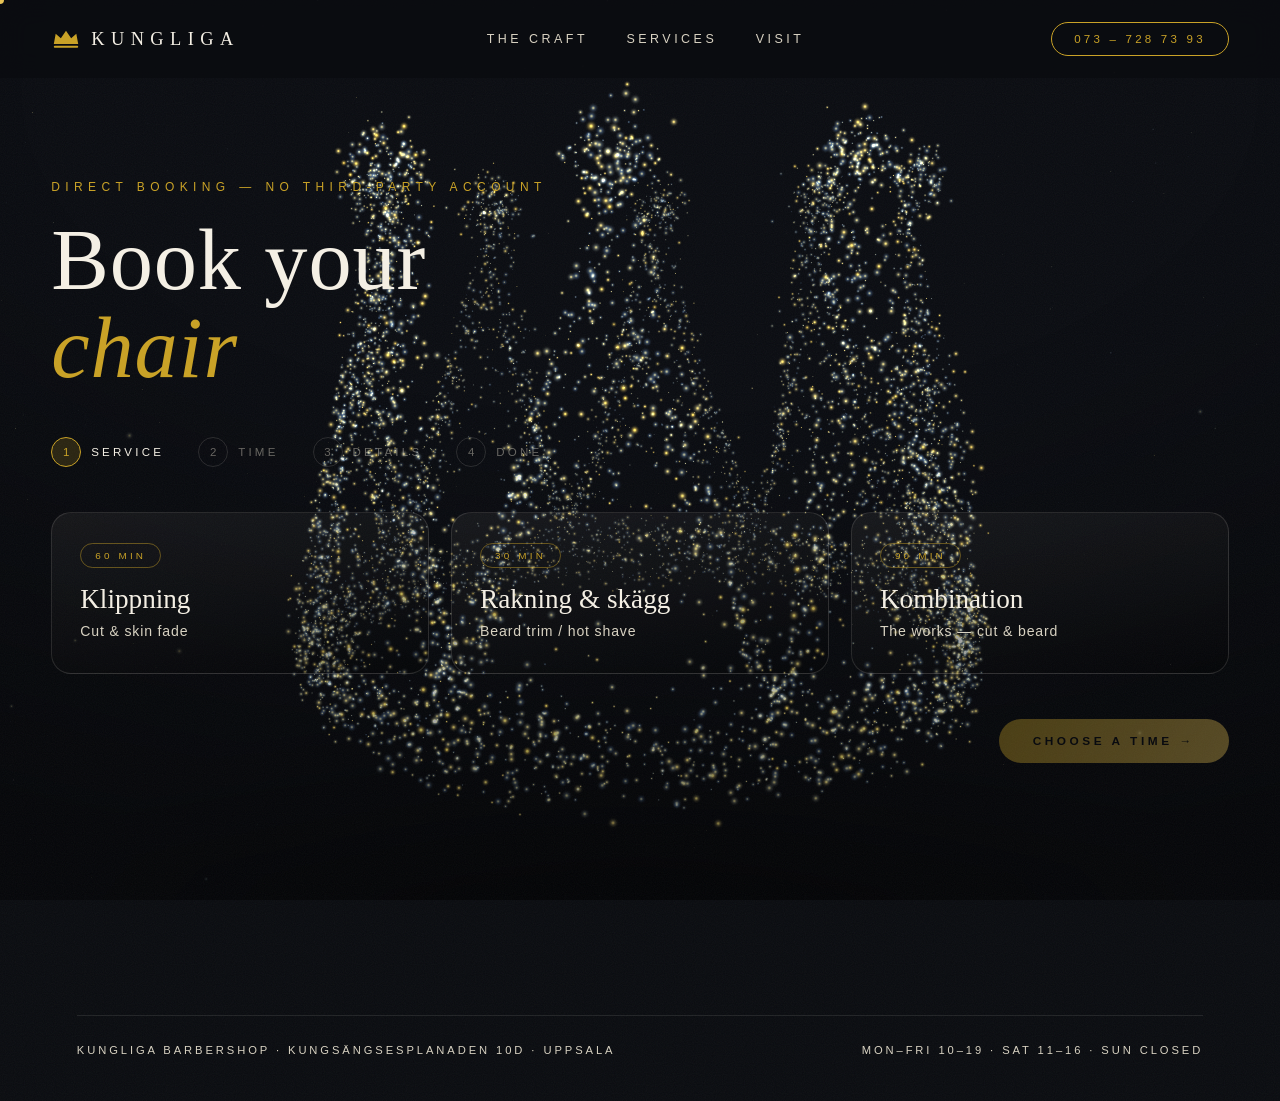
==== booking.html @ a275b863 "Add direct on-site booking page booking.html + js/booking.js: four-step wizard (service, day/time, d" ====
<!DOCTYPE html>
<html lang="en">
<head>
<meta charset="UTF-8">
<meta name="viewport" content="width=device-width, initial-scale=1.0">
<title>Book a chair — Kungliga Barbershop, Uppsala</title>
<meta name="description" content="Book your appointment directly with Kungliga Barbershop, Uppsala — pick a service, a time that suits you, and your chair is reserved. No third-party account needed.">
<link rel="icon" href="data:image/svg+xml,%3Csvg xmlns='http://www.w3.org/2000/svg' viewBox='0 0 64 64'%3E%3Crect width='64' height='64' rx='14' fill='%230b0d13'/%3E%3Cpath d='M12 44h40l-3-20-9 8-8-14-8 14-9-8z' fill='%23c9a227'/%3E%3Crect x='12' y='46' width='40' height='5' rx='2.5' fill='%23c9a227'/%3E%3C/svg%3E">
<link rel="stylesheet" href="css/style.css">
</head>
<body data-theme="deep">

<!-- ══════════ FIXED WEBGL STAGE ══════════ -->
<canvas id="gl" class="gl-stage" aria-hidden="true"></canvas>
<div class="vignette" aria-hidden="true"></div>
<div class="grain" aria-hidden="true"></div>

<!-- ══════════ CUSTOM CURSOR ══════════ -->
<div class="cursor" id="cursorDot" aria-hidden="true"></div>
<div class="cursor-ring" id="cursorRing" aria-hidden="true"></div>

<!-- ══════════ HEADER ══════════ -->
<header class="header is-scrolled" id="header">
  <a class="header__brand" href="index.html" data-hover>
    <svg class="header__crown" viewBox="0 0 64 48" aria-hidden="true">
      <path d="M6 34h52l-4-22-11 10-11-16-11 16-11-10z" fill="currentColor"/>
      <rect x="6" y="38" width="52" height="4" rx="2" fill="currentColor"/>
    </svg>
    <span>KUNGLIGA</span>
  </a>
  <nav class="header__nav" aria-label="Primary">
    <a href="index.html#craft" data-hover>The Craft</a>
    <a href="index.html#services" data-hover>Services</a>
    <a href="index.html#visit" data-hover>Visit</a>
  </nav>
  <a class="header__cta" href="tel:+46737287393" data-hover>073 – 728 73 93</a>
</header>

<main id="bookingApp" data-standalone="1">
<section class="section booking-main">
  <div class="section__inner">
    <p class="kicker">Direct booking — no third-party account</p>
    <h1 class="section__title">Book your<br><span class="serif-italic">chair</span></h1>

    <!-- step indicator -->
    <ol class="bk-steps" id="bkSteps">
      <li class="bk-step is-active" data-step="1"><span class="bk-step__num">1</span><span class="bk-step__label">Service</span></li>
      <li class="bk-step" data-step="2"><span class="bk-step__num">2</span><span class="bk-step__label">Time</span></li>
      <li class="bk-step" data-step="3"><span class="bk-step__num">3</span><span class="bk-step__label">Details</span></li>
      <li class="bk-step" data-step="4"><span class="bk-step__num">4</span><span class="bk-step__label">Done</span></li>
    </ol>

    <!-- ── step 1 · service ── -->
    <div class="bk-panel is-active" id="panel1">
      <div class="svc-grid" id="svcGrid" role="radiogroup" aria-label="Choose a service"></div>
      <div class="bk-actions">
        <span></span>
        <button class="btn btn--gold bk-next" id="toStep2" disabled data-hover>Choose a time →</button>
      </div>
    </div>

    <!-- ── step 2 · date & time ── -->
    <div class="bk-panel" id="panel2">
      <h3 class="bk-subtitle">Pick a day</h3>
      <div class="day-strip" id="dayStrip" role="radiogroup" aria-label="Choose a day"></div>
      <h3 class="bk-subtitle" id="slotTitle">Available times</h3>
      <div class="slot-grid" id="slotGrid" role="radiogroup" aria-label="Choose a time"></div>
      <p class="bk-note" id="slotNote"></p>
      <div class="bk-actions">
        <button class="btn btn--ghost bk-back" data-to="1" data-hover>← Back</button>
        <button class="btn btn--gold bk-next" id="toStep3" disabled data-hover>Your details →</button>
      </div>
    </div>

    <!-- ── step 3 · details ── -->
    <div class="bk-panel" id="panel3">
      <div class="bk-detail-grid">
        <form class="bk-form" id="bkForm" novalidate>
          <label class="bk-field">
            <span>Name *</span>
            <input type="text" id="fName" name="name" autocomplete="name" required placeholder="Your name">
          </label>
          <label class="bk-field">
            <span>Mobile *</span>
            <input type="tel" id="fPhone" name="phone" autocomplete="tel" required placeholder="07X – XXX XX XX">
          </label>
          <label class="bk-field bk-field--wide">
            <span>Email <em>(optional)</em></span>
            <input type="email" id="fEmail" name="email" autocomplete="email" placeholder="you@example.com">
          </label>
          <label class="bk-field bk-field--wide">
            <span>Notes <em>(optional)</em></span>
            <textarea id="fNotes" name="notes" rows="3" placeholder="Fade length, beard wishes, anything we should know…"></textarea>
          </label>
          <p class="bk-error" id="formError" role="alert" hidden>Please give us your name and a mobile number so we can confirm.</p>
        </form>
        <aside class="glasscard bk-summary" aria-live="polite">
          <h3>Your booking</h3>
          <dl class="bk-summary__list">
            <div><dt>Service</dt><dd id="sumService">—</dd></div>
            <div><dt>Day</dt><dd id="sumDate">—</dd></div>
            <div><dt>Time</dt><dd id="sumTime">—</dd></div>
            <div><dt>Length</dt><dd id="sumDur">—</dd></div>
            <div><dt>Where</dt><dd>Kungsängsesplanaden 10D</dd></div>
          </dl>
        </aside>
      </div>
      <div class="bk-actions">
        <button class="btn btn--ghost bk-back" data-to="2" data-hover>← Back</button>
        <button class="btn btn--gold" id="confirmBtn" data-hover>Confirm booking</button>
      </div>
    </div>

    <!-- ── step 4 · confirmation ── -->
    <div class="bk-panel" id="panel4">
      <div class="bk-confirm">
        <svg class="bk-confirm__crown" viewBox="0 0 120 90" fill="none" aria-hidden="true">
          <path d="M12 66h96l-8-42-20 18-20-30-20 30-20-18z" stroke="currentColor" stroke-width="3" stroke-linejoin="round"/>
          <path d="M14 74h92" stroke="currentColor" stroke-width="3" stroke-linecap="round"/>
        </svg>
        <p class="kicker">Your chair is reserved</p>
        <div class="bk-confirm__ref" id="confRef">KB-0000</div>
        <p class="bk-confirm__text" id="confText">—</p>
        <div class="bk-confirm__actions">
          <button class="btn btn--gold" id="smsBtn" data-hover>Text the shop to confirm</button>
          <button class="btn btn--ghost" id="icsBtn" data-hover>Add to calendar</button>
          <button class="btn btn--ghost" id="copyBtn" data-hover>Copy summary</button>
        </div>
        <p class="bk-note" id="sendState">Tap “Text the shop” and press send — the shop replies to lock it in.
        Or call <a href="tel:+46737287393" data-hover>073 – 728 73 93</a>.</p>
        <a class="bk-again" href="booking.html" data-hover>Make another booking</a>
      </div>
    </div>

  </div>
</section>
</main>

<!-- ══════════ FOOTER ══════════ -->
<footer class="footer footer--slim">
  <div class="footer__row">
    <span>Kungliga Barbershop · Kungsängsesplanaden 10D · Uppsala</span>
    <span>Mon–Fri 10–19 · Sat 11–16 · Sun closed</span>
  </div>
</footer>

<script src="js/gl.js"></script>
<script src="js/booking.js"></script>
</body>
</html>
---- css/style.css ----
/* ═══════════════════════════════════════════════════════════════
   KUNGLIGA BARBERSHOP — Kungsängsesplanaden 10D, Uppsala
   Royal palette: midnight charcoal, cream, gold, oxblood leather
   ═══════════════════════════════════════════════════════════════ */

:root {
  --green-deep: #0b0d13;   /* midnight charcoal (base) */
  --green: #12151d;
  --green-soft: #1a2030;
  --cream: #f4efe4;
  --cream-dim: #d8d2c2;
  --gold: #c9a227;
  --gold-bright: #e8c356;
  --clay: #b4553c;
  --wine: #6e2424;
  --night: #101321;

  --bg: var(--green-deep);
  --accent: var(--gold);

  --serif: "Didot", "Bodoni MT", "Playfair Display", "Georgia", "Times New Roman", serif;
  --sans: "Futura", "Avenir Next", "Helvetica Neue", "Segoe UI", Arial, sans-serif;

  --ease-out: cubic-bezier(.16, 1, .3, 1);
  --ease-luxe: cubic-bezier(.7, 0, .2, 1);
}

* { margin: 0; padding: 0; box-sizing: border-box; }

html { scroll-behavior: smooth; }

body {
  font-family: var(--sans);
  background: var(--bg);
  color: var(--cream);
  overflow-x: hidden;
  transition: background 1.2s var(--ease-luxe);
  cursor: none;
  -webkit-font-smoothing: antialiased;
}
@media (hover: none), (pointer: coarse) { body { cursor: auto; } }

::selection { background: var(--gold); color: var(--green-deep); }

/* Section themes drive page tint (mirrored in js/gl.js THEMES) */
body[data-theme="hero"]    { --bg: #0b0d13; --accent: #c9a227; }
body[data-theme="leather"] { --bg: #170d0d; --accent: #d98a6a; }
body[data-theme="steel"]   { --bg: #0e141c; --accent: #9fc2e8; }
body[data-theme="gold"]    { --bg: #1c1508; --accent: #e8c356; }
body[data-theme="pole"]    { --bg: #101321; --accent: #e88a7a; }
body[data-theme="deep"]    { --bg: #0a0c10; --accent: #c9a227; }

/* ── Fixed stage layers ─────────────────────────────────────── */
.gl-stage {
  position: fixed; inset: 0;
  width: 100vw; height: 100vh;
  z-index: 0;
  pointer-events: none;
}
.vignette {
  position: fixed; inset: 0; z-index: 1; pointer-events: none;
  background:
    radial-gradient(120% 90% at 50% 10%, transparent 40%, rgba(0,0,0,.45) 100%),
    radial-gradient(80% 60% at 50% 110%, rgba(0,0,0,.5), transparent 60%);
}
.grain {
  position: fixed; inset: -50%; z-index: 2; pointer-events: none;
  opacity: .05;
  background-image: url("data:image/svg+xml,%3Csvg xmlns='http://www.w3.org/2000/svg' width='240' height='240'%3E%3Cfilter id='n'%3E%3CfeTurbulence type='fractalNoise' baseFrequency='0.9' numOctaves='2'/%3E%3C/filter%3E%3Crect width='240' height='240' filter='url(%23n)' opacity='1'/%3E%3C/svg%3E");
  animation: grain 8s steps(10) infinite;
}
@keyframes grain {
  0%,100% { transform: translate(0,0); }
  20% { transform: translate(-3%,2%); }
  40% { transform: translate(2%,-3%); }
  60% { transform: translate(-2%,-2%); }
  80% { transform: translate(3%,3%); }
}

/* ── Custom cursor ──────────────────────────────────────────── */
.cursor {
  position: fixed; z-index: 1000; pointer-events: none;
  width: 8px; height: 8px; border-radius: 50%;
  background: var(--gold-bright);
  transform: translate(-50%,-50%);
  transition: background .3s;
}
.cursor-ring {
  position: fixed; z-index: 999; pointer-events: none;
  width: 38px; height: 38px; border-radius: 50%;
  border: 1px solid color-mix(in srgb, var(--accent) 70%, transparent);
  transform: translate(-50%,-50%);
  transition: width .35s var(--ease-out), height .35s var(--ease-out),
              border-color .35s, background .35s;
}
.cursor-ring.is-hover {
  width: 64px; height: 64px;
  background: color-mix(in srgb, var(--accent) 12%, transparent);
  border-color: var(--accent);
}
@media (hover: none), (pointer: coarse) { .cursor, .cursor-ring { display: none; } }

/* ── Preloader ──────────────────────────────────────────────── */
.preloader {
  position: fixed; inset: 0; z-index: 2000;
  display: grid; place-items: center;
  background: var(--green-deep);
  transition: visibility 0s 2s;
}
.preloader__inner { position: relative; z-index: 2; text-align: center; }
.preloader__crown { width: 84px; color: var(--gold); overflow: visible; }
.crown-path {
  stroke-dasharray: 400; stroke-dashoffset: 400;
  animation: draw 1.4s var(--ease-luxe) forwards;
}
.crown-gem {
  stroke-dasharray: 30; stroke-dashoffset: 30;
  animation: draw 1s .9s var(--ease-luxe) forwards;
}
@keyframes draw { to { stroke-dashoffset: 0; } }
.preloader__word {
  margin-top: 26px;
  font-family: var(--serif);
  font-size: clamp(1.6rem, 4vw, 2.6rem);
  letter-spacing: .55em; text-indent: .55em;
  color: var(--cream);
}
.preloader__word span {
  display: inline-block; opacity: 0; transform: translateY(120%);
  animation: riseIn .8s var(--ease-out) forwards;
}
.preloader__word span:nth-child(1) { animation-delay: .25s; }
.preloader__word span:nth-child(2) { animation-delay: .32s; }
.preloader__word span:nth-child(3) { animation-delay: .39s; }
.preloader__word span:nth-child(4) { animation-delay: .46s; }
.preloader__word span:nth-child(5) { animation-delay: .53s; }
.preloader__word span:nth-child(6) { animation-delay: .60s; }
.preloader__word span:nth-child(7) { animation-delay: .67s; }
.preloader__word span:nth-child(8) { animation-delay: .74s; }
@keyframes riseIn { to { opacity: 1; transform: translateY(0); } }
.preloader__count {
  margin-top: 18px; font-size: .8rem; letter-spacing: .4em;
  color: var(--gold); font-variant-numeric: tabular-nums;
}
.preloader__curtain {
  position: absolute; left: 0; width: 100%; height: 50.5%;
  background: var(--green);
  transition: transform 1s var(--ease-luxe);
}
.preloader__curtain--a { top: 0; transform-origin: top; }
.preloader__curtain--b { bottom: 0; transform-origin: bottom; }
.preloader.is-done .preloader__curtain--a { transform: scaleY(0); }
.preloader.is-done .preloader__curtain--b { transform: scaleY(0); }
.preloader.is-done .preloader__inner { animation: fadeUp .6s var(--ease-luxe) forwards; }
@keyframes fadeUp { to { opacity: 0; transform: translateY(-40px); } }
.preloader.is-done { visibility: hidden; background: transparent; pointer-events: none; }

/* ── Progress bar + dots nav ───────────────────────────────── */
.progress {
  position: fixed; top: 0; left: 0; right: 0; height: 2px;
  z-index: 900; background: rgba(255,255,255,.06);
}
.progress__bar {
  height: 100%; width: 0;
  background: linear-gradient(90deg, var(--gold), var(--gold-bright));
  box-shadow: 0 0 12px var(--gold);
}
.dots {
  position: fixed; right: 26px; top: 50%; transform: translateY(-50%);
  z-index: 900; display: flex; flex-direction: column; gap: 18px;
}
.dots__dot {
  position: relative; width: 8px; height: 8px; border-radius: 50%;
  background: rgba(244,239,228,.25);
  transition: background .4s, transform .4s;
}
.dots__dot::after {
  content: attr(data-label);
  position: absolute; right: 20px; top: 50%; transform: translateY(-50%);
  font-size: .62rem; letter-spacing: .25em; text-transform: uppercase;
  color: var(--cream-dim); white-space: nowrap;
  opacity: 0; transition: opacity .3s;
}
.dots__dot:hover::after { opacity: 1; }
.dots__dot.is-active { background: var(--accent); transform: scale(1.5); box-shadow: 0 0 10px var(--accent); }
@media (max-width: 760px) { .dots { display: none; } }

/* ── Header ─────────────────────────────────────────────────── */
.header {
  position: fixed; top: 0; left: 0; right: 0; z-index: 800;
  display: flex; align-items: center; justify-content: space-between;
  padding: 22px clamp(20px, 4vw, 56px);
  transition: transform .5s var(--ease-out), background .5s, backdrop-filter .5s;
}
.header.is-scrolled {
  background: color-mix(in srgb, var(--bg) 72%, transparent);
  backdrop-filter: blur(14px);
  -webkit-backdrop-filter: blur(14px);
}
.header.is-hidden { transform: translateY(-110%); }
.header__brand {
  display: flex; align-items: center; gap: 10px;
  font-family: var(--serif); font-size: 1.15rem; letter-spacing: .35em;
  color: var(--cream); text-decoration: none;
}
.header__crown { width: 30px; color: var(--gold); }
.header__nav { display: flex; gap: clamp(16px, 3vw, 40px); }
.header__nav a {
  position: relative; color: var(--cream-dim); text-decoration: none;
  font-size: .78rem; letter-spacing: .28em; text-transform: uppercase;
  transition: color .3s;
}
.header__nav a::after {
  content: ""; position: absolute; left: 0; bottom: -6px;
  width: 100%; height: 1px; background: var(--accent);
  transform: scaleX(0); transform-origin: right;
  transition: transform .45s var(--ease-out);
}
.header__nav a:hover { color: var(--cream); }
.header__nav a:hover::after { transform: scaleX(1); transform-origin: left; }
.header__cta {
  padding: 10px 22px; border: 1px solid var(--gold);
  color: var(--gold); text-decoration: none;
  font-size: .72rem; letter-spacing: .28em; text-transform: uppercase;
  border-radius: 999px;
  transition: background .35s, color .35s, box-shadow .35s;
}
.header__cta:hover { background: var(--gold); color: var(--green-deep); box-shadow: 0 0 24px rgba(201,162,39,.4); }
@media (max-width: 760px) { .header__nav { display: none; } }

/* ── Generic section scaffolding ────────────────────────────── */
main { position: relative; z-index: 10; }
.section { position: relative; min-height: 100vh; padding: 18vh 0; }
.section__inner {
  width: min(1180px, 92vw); margin: 0 auto; position: relative;
}
.kicker {
  font-size: .75rem; letter-spacing: .45em; text-transform: uppercase;
  color: var(--accent); margin-bottom: 22px;
  transition: color 1.2s var(--ease-luxe);
}
.section__title {
  font-family: var(--serif); font-weight: 400;
  font-size: clamp(2.6rem, 7vw, 5.4rem);
  line-height: 1.02; letter-spacing: .01em;
  margin-bottom: clamp(30px, 5vh, 60px);
}
.serif-italic { font-style: italic; color: var(--accent); transition: color 1.2s var(--ease-luxe); }

/* Reveal-on-scroll */
.reveal {
  opacity: 0; transform: translateY(46px);
  transition: opacity 1s var(--ease-out), transform 1s var(--ease-out);
  transition-delay: var(--d, 0s);
}
.reveal.is-in { opacity: 1; transform: none; }

/* Buttons */
.btn {
  display: inline-block; padding: 15px 34px; border-radius: 999px;
  font-size: .74rem; letter-spacing: .3em; text-transform: uppercase;
  text-decoration: none; transition: all .4s var(--ease-out);
}
.btn--gold {
  background: linear-gradient(120deg, var(--gold), var(--gold-bright), var(--gold));
  background-size: 200%;
  color: var(--green-deep); font-weight: 600;
}
.btn--gold:hover { background-position: 100%; box-shadow: 0 8px 34px rgba(201,162,39,.35); transform: translateY(-2px); }
.btn--ghost { border: 1px solid rgba(244,239,228,.35); color: var(--cream); }
.btn--ghost:hover { border-color: var(--cream); background: rgba(244,239,228,.07); transform: translateY(-2px); }

/* ── Hero ───────────────────────────────────────────────────── */
.hero {
  display: flex; flex-direction: column; justify-content: center; align-items: center;
  text-align: center; padding: 0 6vw;
}
.hero__eyebrow {
  font-size: .72rem; letter-spacing: .5em; text-transform: uppercase;
  color: var(--cream-dim); margin-bottom: 3vh;
}
.hero__title { line-height: .9; }
.hero__line { display: block; overflow: hidden; padding: .08em .1em; }
.hero__word {
  display: inline-block; position: relative;
  font-family: var(--serif); font-weight: 400;
  font-size: clamp(3.4rem, 13.5vw, 11.5rem);
  letter-spacing: .08em; text-indent: .08em;
  background: linear-gradient(100deg, var(--cream) 20%, var(--gold-bright) 50%, var(--cream) 80%);
  background-size: 220%; background-position: 0%;
  -webkit-background-clip: text; background-clip: text;
  -webkit-text-fill-color: transparent; color: transparent;
  animation: shine 7s linear infinite, heroRise 1.4s .2s var(--ease-luxe) both;
}
@keyframes shine { to { background-position: 220%; } }
@keyframes heroRise { from { transform: translateY(110%); } to { transform: translateY(0); } }
.hero__sub {
  margin-top: 3.5vh; font-size: clamp(.9rem, 1.4vw, 1.05rem);
  line-height: 1.9; letter-spacing: .12em; color: var(--cream-dim);
}
.hero__sub em { color: var(--gold); font-style: normal; }
.hero__actions { margin-top: 5vh; display: flex; gap: 18px; flex-wrap: wrap; justify-content: center; }
.hero__scroll {
  position: absolute; bottom: 4vh; left: 50%; transform: translateX(-50%);
  display: flex; flex-direction: column; align-items: center; gap: 12px;
  font-size: .62rem; letter-spacing: .4em; text-transform: uppercase; color: var(--cream-dim);
}
.hero__scroll-line {
  width: 1px; height: 54px; overflow: hidden; background: rgba(244,239,228,.15);
  position: relative;
}
.hero__scroll-line::after {
  content: ""; position: absolute; left: 0; top: -100%;
  width: 100%; height: 100%; background: var(--gold);
  animation: scrollLine 2s var(--ease-luxe) infinite;
}
@keyframes scrollLine { 60%,100% { top: 100%; } }

/* ── Heritage ───────────────────────────────────────────────── */
.heritage__grid {
  display: grid; grid-template-columns: 1.2fr 1fr; gap: clamp(30px, 6vw, 90px);
  align-items: start;
}
.heritage__copy p {
  font-size: clamp(1rem, 1.5vw, 1.18rem); line-height: 2;
  color: var(--cream-dim); margin-bottom: 1.6em;
}
.heritage__copy strong { color: var(--cream); font-weight: 600; }
.timeline { list-style: none; border-left: 1px solid color-mix(in srgb, var(--accent) 40%, transparent); }
.timeline__item { position: relative; padding: 0 0 42px 34px; }
.timeline__item::before {
  content: ""; position: absolute; left: -5px; top: 10px;
  width: 9px; height: 9px; border-radius: 50%;
  background: var(--accent); box-shadow: 0 0 12px var(--accent);
}
.timeline__year {
  display: block; font-family: var(--serif);
  font-size: clamp(1.9rem, 3.4vw, 2.8rem); color: var(--cream);
  font-variant-numeric: tabular-nums;
}
.timeline__label { font-size: .85rem; letter-spacing: .14em; color: var(--cream-dim); }
.stats {
  margin-top: clamp(40px, 8vh, 90px);
  display: grid; grid-template-columns: repeat(3, 1fr); gap: 20px;
  border-top: 1px solid rgba(244,239,228,.12); padding-top: 40px;
}
.stat { text-align: center; }
.stat__num {
  font-family: var(--serif); font-size: clamp(2.4rem, 5vw, 4rem);
  color: var(--accent); font-variant-numeric: tabular-nums;
  transition: color 1.2s var(--ease-luxe);
}
.stat__unit { font-size: .9rem; color: var(--cream); margin-left: 4px; }
.stat__label { display: block; margin-top: 8px; font-size: .72rem; letter-spacing: .3em; text-transform: uppercase; color: var(--cream-dim); }
@media (max-width: 860px) { .heritage__grid { grid-template-columns: 1fr; } }

/* ── Hall ───────────────────────────────────────────────────── */
.hall__lead {
  max-width: 640px; font-size: clamp(1.05rem, 1.7vw, 1.3rem);
  line-height: 1.95; color: var(--cream-dim); margin-bottom: clamp(36px, 6vh, 70px);
}
.hall__cards { display: grid; grid-template-columns: repeat(3, 1fr); gap: 22px; }
.glasscard {
  position: relative; overflow: hidden; border-radius: 18px;
  padding: 36px 30px 40px;
  background: linear-gradient(160deg, rgba(244,239,228,.07), rgba(244,239,228,.02));
  border: 1px solid rgba(244,239,228,.12);
  backdrop-filter: blur(8px); -webkit-backdrop-filter: blur(8px);
  transform-style: preserve-3d; will-change: transform;
  transition: border-color .4s, box-shadow .4s;
}
.glasscard:hover { border-color: color-mix(in srgb, var(--accent) 55%, transparent); box-shadow: 0 24px 60px rgba(0,0,0,.35); }
.glasscard h3 {
  font-family: var(--serif); font-weight: 400; font-size: 1.5rem;
  margin-bottom: 14px; transform: translateZ(30px);
}
.glasscard p { font-size: .92rem; line-height: 1.85; color: var(--cream-dim); transform: translateZ(20px); }
.glasscard__glare, .menucard__glare {
  position: absolute; inset: 0; pointer-events: none;
  background: radial-gradient(240px circle at var(--gx, 50%) var(--gy, 50%),
              color-mix(in srgb, var(--accent) 16%, transparent), transparent 70%);
  opacity: 0; transition: opacity .4s;
}
.glasscard:hover .glasscard__glare, .menucard:hover .menucard__glare { opacity: 1; }
@media (max-width: 860px) { .hall__cards { grid-template-columns: 1fr; } }

/* ── Menu ───────────────────────────────────────────────────── */
.menu__note { color: var(--cream-dim); letter-spacing: .12em; font-size: .88rem; margin: -18px 0 46px; }
.menu__note a { color: var(--accent); text-decoration: none; border-bottom: 1px solid color-mix(in srgb, var(--accent) 50%, transparent); }
.menu__note a:hover { border-color: var(--accent); }
.menu__cards { display: grid; grid-template-columns: repeat(3, 1fr); gap: 24px; perspective: 1400px; }
.menucard {
  position: relative; overflow: hidden; border-radius: 20px;
  padding: 38px 32px 44px;
  background: linear-gradient(170deg, rgba(244,239,228,.06), rgba(0,0,0,.25));
  border: 1px solid rgba(244,239,228,.13);
  transform-style: preserve-3d; will-change: transform;
  transition: border-color .4s, box-shadow .4s;
}
.menucard--feature {
  background: linear-gradient(170deg, color-mix(in srgb, var(--gold) 16%, transparent), rgba(0,0,0,.3));
  border-color: color-mix(in srgb, var(--gold) 45%, transparent);
}
.menucard:hover { border-color: var(--accent); box-shadow: 0 30px 70px rgba(0,0,0,.4); }
.menucard header { margin-bottom: 26px; transform: translateZ(34px); }
.menucard__tag {
  display: inline-block; font-size: .62rem; letter-spacing: .32em; text-transform: uppercase;
  color: var(--accent); border: 1px solid color-mix(in srgb, var(--accent) 45%, transparent);
  padding: 6px 14px; border-radius: 999px; margin-bottom: 16px;
  transition: color 1.2s var(--ease-luxe), border-color 1.2s var(--ease-luxe);
}
.menucard h3 { font-family: var(--serif); font-weight: 400; font-size: 2rem; }
.menucard ul { list-style: none; transform: translateZ(20px); }
.menucard li {
  display: flex; align-items: baseline; gap: 10px;
  padding: 13px 0; font-size: .92rem;
  border-bottom: 1px dashed rgba(244,239,228,.12);
}
.menucard li:last-child { border-bottom: none; }
.menucard li i { flex: 1; border-bottom: 1px dotted rgba(244,239,228,.25); transform: translateY(-4px); }
.menucard li .serif-italic { font-family: var(--serif); font-size: .95rem; }
@media (max-width: 940px) { .menu__cards { grid-template-columns: 1fr; max-width: 560px; margin: 0 auto; } }

/* ── Gallery / atmosphere ───────────────────────────────────── */
.marquee { overflow: hidden; padding: 6vh 0; -webkit-mask-image: linear-gradient(90deg, transparent, #000 12%, #000 88%, transparent); mask-image: linear-gradient(90deg, transparent, #000 12%, #000 88%, transparent); }
.marquee__track {
  display: flex; align-items: center; gap: 40px; width: max-content;
  animation: marquee 26s linear infinite;
  font-family: var(--serif); font-size: clamp(2rem, 5.5vw, 4.4rem);
  color: color-mix(in srgb, var(--cream) 32%, transparent);
  letter-spacing: .12em; white-space: nowrap;
}
.marquee__track i { font-style: normal; font-size: .4em; color: var(--accent); }
@keyframes marquee { to { transform: translateX(-50%); } }

.gallery__grid {
  display: grid; grid-template-columns: repeat(2, 1fr); gap: 24px;
  margin-top: 4vh;
}
.tile {
  position: relative; border-radius: 20px; overflow: hidden;
  aspect-ratio: 16/10;
  border: 1px solid rgba(244,239,228,.12);
  transform-style: preserve-3d; will-change: transform;
}
.tile__art { position: absolute; inset: 0; transition: transform 1.4s var(--ease-out); }
.tile:hover .tile__art { transform: scale(1.06); }
.tile figcaption {
  position: absolute; left: 24px; bottom: 20px; z-index: 2;
  font-size: .78rem; letter-spacing: .26em; text-transform: uppercase;
  color: var(--cream);
  text-shadow: 0 2px 14px rgba(0,0,0,.6);
}
/* Procedural art tiles — replace with photography (see assets/README.md) */
.tile--pole .tile__art {
  background:
    repeating-linear-gradient(115deg,
      #c23b3b 0 34px, #f4efe4 34px 68px, #2a4a7a 68px 102px, #f4efe4 102px 136px),
    #101321;
}
.tile--pole .tile__art::after {
  content: ""; position: absolute; inset: 0;
  background:
    linear-gradient(180deg, rgba(0,0,0,.55), transparent 30%, transparent 70%, rgba(0,0,0,.55)),
    radial-gradient(120% 60% at 50% 50%, transparent 55%, rgba(6,8,14,.75) 100%);
}
.tile--leather .tile__art {
  background:
    radial-gradient(60% 90% at 20% 15%, rgba(232,195,86,.28), transparent 60%),
    radial-gradient(50% 80% at 85% 25%, rgba(232,195,86,.14), transparent 60%),
    repeating-radial-gradient(circle at 30% 120%, #2a1210 0 3px, #200d0c 3px 26px),
    linear-gradient(180deg, #241010, #120607);
}
.tile--leather .tile__art::after {
  content: ""; position: absolute; left: 0; right: 0; top: 62%; height: 5px;
  background: linear-gradient(90deg, #7a5b1e, #e8c356, #7a5b1e);
  opacity: .75;
}
.tile--tools .tile__art {
  background:
    radial-gradient(11% 17% at 26% 60%, transparent 62%, #e8c356 64% 72%, transparent 74%),
    radial-gradient(11% 17% at 36% 74%, transparent 62%, #e8c356 64% 72%, transparent 74%),
    linear-gradient(64deg, transparent 46%, #cfd6dd 47% 49%, transparent 50%),
    linear-gradient(116deg, transparent 46%, #9aa4ad 47% 49%, transparent 50%),
    repeating-linear-gradient(90deg, transparent 0 40px, rgba(232,195,86,.12) 40px 42px),
    linear-gradient(165deg, #171a22, #0b0d13);
}
.tile--night .tile__art {
  background:
    radial-gradient(3px 3px at 20% 30%, #fff8, transparent 50%),
    radial-gradient(2px 2px at 70% 20%, #fff6, transparent 50%),
    radial-gradient(2px 2px at 40% 15%, #fff5, transparent 50%),
    radial-gradient(3px 3px at 85% 40%, #fff7, transparent 50%),
    radial-gradient(60% 55% at 50% 100%, #3a2c10 0%, transparent 70%),
    linear-gradient(180deg, #0b0d17 0%, #141d33 70%, #241c08 100%);
}
.tile--night .tile__art::after {
  content: ""; position: absolute; left: 12%; right: 12%; bottom: 18%;
  height: 26%;
  background:
    repeating-linear-gradient(90deg, transparent 0 26px, rgba(232,195,86,.55) 26px 40px, transparent 40px 66px);
  -webkit-mask-image: linear-gradient(180deg, #000 0%, transparent 100%);
  mask-image: linear-gradient(180deg, #000 0%, transparent 100%);
}
@media (max-width: 760px) { .gallery__grid { grid-template-columns: 1fr; } }

/* ── Visit ──────────────────────────────────────────────────── */
.visit__grid { display: grid; grid-template-columns: repeat(3, 1fr); gap: clamp(24px, 4vw, 60px); }
.visit__block h3 {
  font-family: var(--serif); font-weight: 400; font-size: 1.4rem;
  margin-bottom: 20px; color: var(--accent);
  transition: color 1.2s var(--ease-luxe);
}
.hours div { display: flex; justify-content: space-between; gap: 14px; padding: 12px 0; border-bottom: 1px dashed rgba(244,239,228,.14); }
.hours dt { color: var(--cream-dim); font-size: .88rem; letter-spacing: .12em; }
.hours dd { font-variant-numeric: tabular-nums; }
.visit__block address { font-style: normal; line-height: 2.1; color: var(--cream-dim); font-size: .95rem; letter-spacing: .06em; }
.visit__hint { margin-top: 16px; font-size: .8rem; color: var(--cream-dim); letter-spacing: .1em; line-height: 1.8; }
.visit__block a { color: var(--cream); text-decoration: none; border-bottom: 1px solid color-mix(in srgb, var(--accent) 50%, transparent); transition: color .3s, border-color .3s; }
.visit__block a:hover { color: var(--accent); border-color: var(--accent); }
.visit__block p { margin-bottom: 12px; }
.visit__cta { margin-top: 18px; border-bottom: none !important; }
@media (max-width: 860px) { .visit__grid { grid-template-columns: 1fr; } }

/* ── Footer ─────────────────────────────────────────────────── */
.footer { position: relative; z-index: 10; padding: 10vh 6vw 5vh; overflow: hidden; }
.footer__big {
  font-family: var(--serif); text-align: center;
  font-size: clamp(3rem, 14vw, 13rem); line-height: 1;
  letter-spacing: .1em; text-indent: .1em;
  color: transparent;
  -webkit-text-stroke: 1px rgba(244,239,228,.14);
  user-select: none;
}
.footer__row {
  margin-top: 6vh; display: flex; justify-content: space-between; gap: 20px; flex-wrap: wrap;
  font-size: .7rem; letter-spacing: .26em; text-transform: uppercase; color: var(--cream-dim);
  border-top: 1px solid rgba(244,239,228,.1); padding-top: 28px;
}

/* ── Booking page ───────────────────────────────────────────── */
.booking-main { padding-top: 20vh; }
.footer--slim { padding-top: 4vh; }

.bk-steps {
  list-style: none; display: flex; gap: clamp(10px, 3vw, 34px);
  margin: 0 0 clamp(30px, 5vh, 54px); flex-wrap: wrap;
}
.bk-step {
  display: flex; align-items: center; gap: 10px;
  font-size: .72rem; letter-spacing: .28em; text-transform: uppercase;
  color: var(--cream-dim); opacity: .45; transition: opacity .4s;
}
.bk-step__num {
  display: grid; place-items: center;
  width: 30px; height: 30px; border-radius: 50%;
  border: 1px solid rgba(244,239,228,.3);
  font-size: .72rem; letter-spacing: 0;
  font-variant-numeric: tabular-nums;
  transition: all .4s;
}
.bk-step.is-active { opacity: 1; color: var(--cream); }
.bk-step.is-active .bk-step__num { border-color: var(--accent); background: color-mix(in srgb, var(--accent) 18%, transparent); color: var(--accent); }
.bk-step.is-done { opacity: .8; }
.bk-step.is-done .bk-step__num { background: var(--accent); border-color: var(--accent); color: var(--green-deep); }

.bk-panel { display: none; animation: bkIn .6s var(--ease-out); }
.bk-panel.is-active { display: block; }
@keyframes bkIn { from { opacity: 0; transform: translateY(24px); } to { opacity: 1; transform: none; } }

.bk-subtitle {
  font-family: var(--serif); font-weight: 400; font-size: 1.35rem;
  margin: 34px 0 18px; color: var(--cream);
}
.bk-note { margin-top: 18px; font-size: .8rem; letter-spacing: .12em; color: var(--cream-dim); line-height: 1.9; }
.bk-note a { color: var(--accent); text-decoration: none; border-bottom: 1px solid color-mix(in srgb, var(--accent) 50%, transparent); }
.bk-actions { display: flex; justify-content: space-between; align-items: center; gap: 16px; margin-top: clamp(30px, 5vh, 50px); flex-wrap: wrap; }
button.btn { font-family: var(--sans); border: 0; }
button.btn--ghost { border: 1px solid rgba(244,239,228,.35); background: transparent; }
.btn:disabled { opacity: .35; pointer-events: none; }
.btn:focus-visible, .svc-card:focus-visible, .day-chip:focus-visible, .slot:focus-visible,
.bk-field input:focus-visible, .bk-field textarea:focus-visible {
  outline: 2px solid var(--accent); outline-offset: 3px;
}

/* service cards */
.svc-grid { display: grid; grid-template-columns: repeat(3, 1fr); gap: 22px; }
.svc-card {
  position: relative; text-align: left; border-radius: 20px;
  padding: 30px 28px 34px; color: var(--cream);
  background: linear-gradient(170deg, rgba(244,239,228,.06), rgba(0,0,0,.25));
  border: 1px solid rgba(244,239,228,.13);
  transition: border-color .35s, transform .35s var(--ease-out), box-shadow .35s;
}
.svc-card:hover { transform: translateY(-4px); border-color: color-mix(in srgb, var(--accent) 55%, transparent); }
.svc-card.is-selected {
  border-color: var(--accent);
  background: linear-gradient(170deg, color-mix(in srgb, var(--accent) 16%, transparent), rgba(0,0,0,.3));
  box-shadow: 0 18px 50px rgba(0,0,0,.4);
}
.svc-card.is-selected::after {
  content: "✓"; position: absolute; top: 18px; right: 20px;
  display: grid; place-items: center; width: 26px; height: 26px;
  border-radius: 50%; background: var(--accent); color: var(--green-deep);
  font-size: .8rem; font-weight: 700;
}
.svc-card__dur {
  display: inline-block; font-size: .62rem; letter-spacing: .32em; text-transform: uppercase;
  color: var(--accent); border: 1px solid color-mix(in srgb, var(--accent) 45%, transparent);
  padding: 6px 14px; border-radius: 999px; margin-bottom: 16px;
}
.svc-card h3 { font-family: var(--serif); font-weight: 400; font-size: 1.7rem; margin-bottom: 8px; }
.svc-card p { font-size: .88rem; color: var(--cream-dim); letter-spacing: .06em; }
@media (max-width: 860px) { .svc-grid { grid-template-columns: 1fr; } }

/* day strip */
.day-strip {
  display: flex; gap: 12px; overflow-x: auto; padding-bottom: 10px;
  scrollbar-width: thin;
}
.day-chip {
  flex: 0 0 auto; min-width: 86px; padding: 14px 10px 12px;
  display: flex; flex-direction: column; align-items: center; gap: 3px;
  border-radius: 16px; color: var(--cream);
  background: rgba(244,239,228,.05);
  border: 1px solid rgba(244,239,228,.13);
  transition: border-color .3s, background .3s, transform .3s;
}
.day-chip:hover:not(:disabled) { transform: translateY(-3px); border-color: color-mix(in srgb, var(--accent) 55%, transparent); }
.day-chip.is-selected { border-color: var(--accent); background: color-mix(in srgb, var(--accent) 15%, transparent); }
.day-chip.is-closed { opacity: .3; }
.day-chip__dow { font-size: .6rem; letter-spacing: .26em; text-transform: uppercase; color: var(--cream-dim); }
.day-chip.is-selected .day-chip__dow { color: var(--accent); }
.day-chip__num { font-family: var(--serif); font-size: 1.6rem; font-variant-numeric: tabular-nums; }
.day-chip__mon { font-size: .62rem; letter-spacing: .2em; text-transform: uppercase; color: var(--cream-dim); }

/* slot grid */
.slot-grid { display: grid; grid-template-columns: repeat(auto-fill, minmax(96px, 1fr)); gap: 12px; }
.slot {
  padding: 13px 6px; border-radius: 12px; text-align: center;
  color: var(--cream); font-variant-numeric: tabular-nums; letter-spacing: .1em;
  background: rgba(244,239,228,.05);
  border: 1px solid rgba(244,239,228,.13);
  transition: border-color .25s, background .25s, transform .25s;
}
.slot:hover:not(:disabled) { transform: translateY(-2px); border-color: color-mix(in srgb, var(--accent) 55%, transparent); }
.slot.is-selected { border-color: var(--accent); background: var(--accent); color: var(--green-deep); font-weight: 600; }
.slot.is-taken { opacity: .28; text-decoration: line-through; }

/* details form */
.bk-detail-grid { display: grid; grid-template-columns: 1.4fr 1fr; gap: clamp(24px, 4vw, 54px); align-items: start; }
.bk-form { display: grid; grid-template-columns: 1fr 1fr; gap: 20px; }
.bk-field { display: flex; flex-direction: column; gap: 9px; }
.bk-field--wide { grid-column: 1 / -1; }
.bk-field > span { font-size: .68rem; letter-spacing: .3em; text-transform: uppercase; color: var(--cream-dim); }
.bk-field em { text-transform: none; letter-spacing: .05em; font-style: italic; }
.bk-field input, .bk-field textarea {
  font-family: var(--sans); font-size: .95rem; color: var(--cream);
  background: rgba(244,239,228,.05);
  border: 1px solid rgba(244,239,228,.16); border-radius: 12px;
  padding: 14px 16px; transition: border-color .3s, background .3s;
  resize: vertical;
}
.bk-field input::placeholder, .bk-field textarea::placeholder { color: rgba(216,210,194,.4); }
.bk-field input:focus, .bk-field textarea:focus { border-color: var(--accent); background: rgba(244,239,228,.08); }
.bk-error { grid-column: 1 / -1; color: #e88a7a; font-size: .85rem; letter-spacing: .08em; }
.bk-summary { position: sticky; top: 110px; }
.bk-summary h3 { font-family: var(--serif); font-weight: 400; font-size: 1.4rem; margin-bottom: 18px; color: var(--accent); }
.bk-summary__list div {
  display: flex; justify-content: space-between; gap: 12px;
  padding: 11px 0; border-bottom: 1px dashed rgba(244,239,228,.12);
}
.bk-summary__list div:last-child { border-bottom: none; }
.bk-summary__list dt { font-size: .8rem; letter-spacing: .16em; text-transform: uppercase; color: var(--cream-dim); }
.bk-summary__list dd { text-align: right; font-size: .92rem; }
@media (max-width: 860px) { .bk-detail-grid { grid-template-columns: 1fr; } .bk-form { grid-template-columns: 1fr; } .bk-summary { position: static; } }

/* confirmation */
.bk-confirm { text-align: center; padding: 4vh 0 2vh; }
.bk-confirm__crown { width: 74px; color: var(--gold); margin-bottom: 20px; }
.bk-confirm__ref {
  font-family: var(--serif); font-size: clamp(2.6rem, 7vw, 4.6rem);
  letter-spacing: .08em; margin: 10px 0 8px; color: var(--cream);
}
.bk-confirm__text { color: var(--cream-dim); letter-spacing: .1em; margin-bottom: 30px; }
.bk-confirm__actions { display: flex; justify-content: center; gap: 14px; flex-wrap: wrap; }
.bk-again {
  display: inline-block; margin-top: 30px; color: var(--cream-dim);
  font-size: .78rem; letter-spacing: .26em; text-transform: uppercase;
  text-decoration: none; border-bottom: 1px solid rgba(244,239,228,.25);
  transition: color .3s, border-color .3s;
}
.bk-again:hover { color: var(--accent); border-color: var(--accent); }

/* ── Reduced motion ─────────────────────────────────────────── */
@media (prefers-reduced-motion: reduce) {
  html { scroll-behavior: auto; }
  *, *::before, *::after { animation-duration: .01ms !important; animation-iteration-count: 1 !important; transition-duration: .2s !important; }
  .reveal { opacity: 1; transform: none; }
  .gl-stage { opacity: .35; }
}
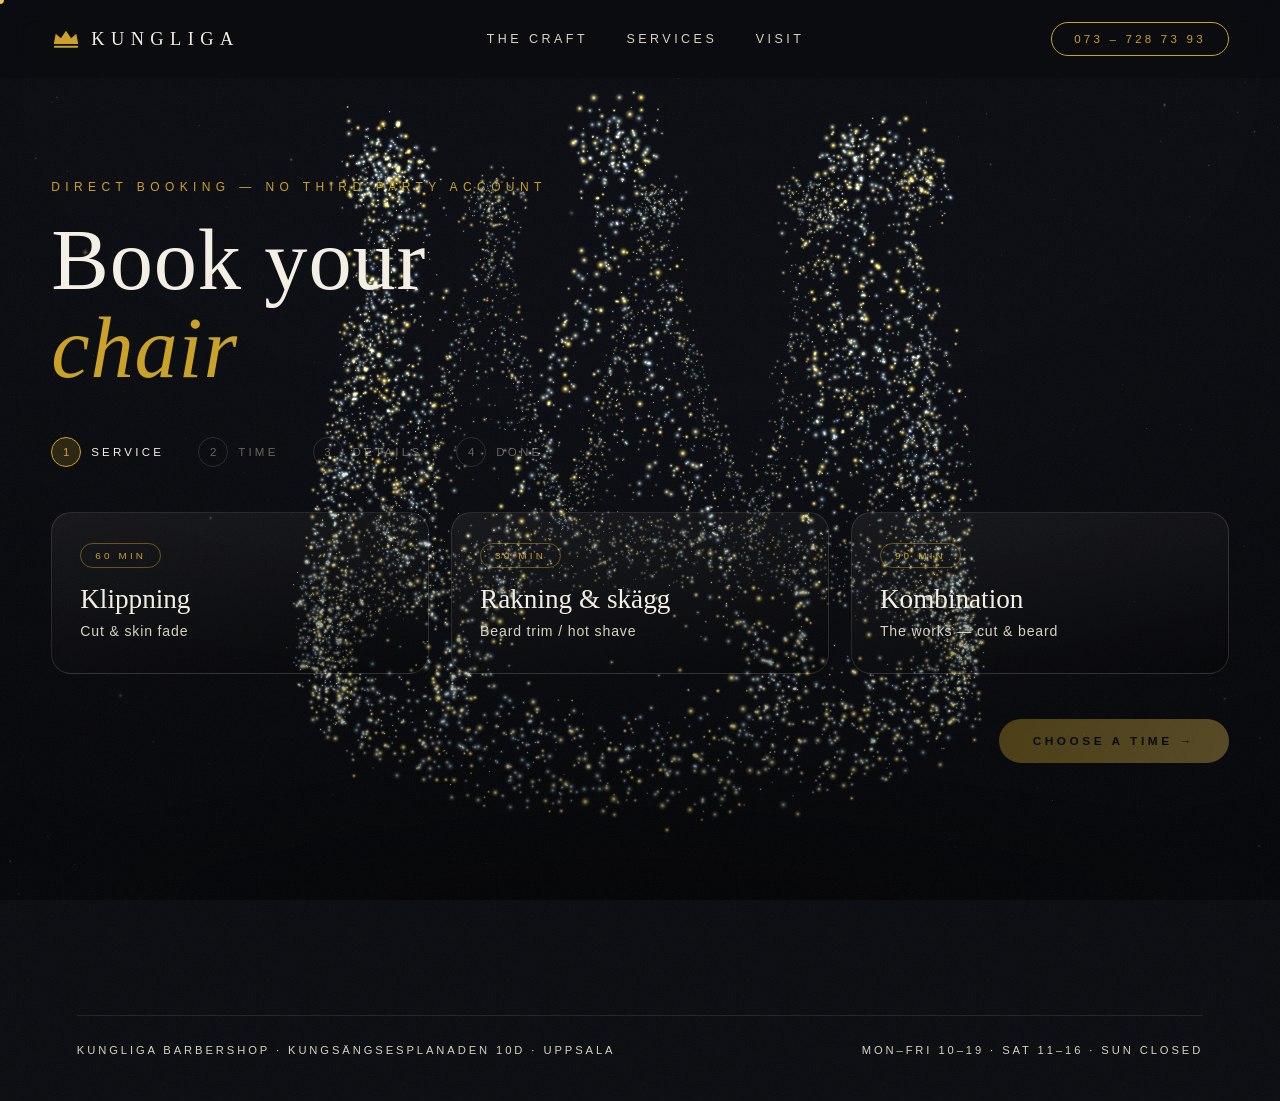
==== commit e47b9e20: "Add admin area with login, booked-times view and availability blocks admin.html + js/admin.js: passw" ====
--- a/booking.html
+++ b/booking.html
@@ -145,6 +145,7 @@
 </footer>
 
 <script src="js/gl.js"></script>
+<script src="js/store.js"></script>
 <script src="js/booking.js"></script>
 </body>
 </html>
--- a/css/style.css
+++ b/css/style.css
@@ -26,6 +26,7 @@
 }
 
 * { margin: 0; padding: 0; box-sizing: border-box; }
+[hidden] { display: none !important; }
 
 html { scroll-behavior: smooth; }
 
@@ -692,6 +693,93 @@
 }
 .bk-again:hover { color: var(--accent); border-color: var(--accent); }
 
+/* ── Admin ──────────────────────────────────────────────────── */
+.adm-login { display: grid; place-items: center; padding: 14vh 6vw; }
+.adm-login__card { width: min(420px, 100%); text-align: center; padding: 48px 40px 44px; }
+.adm-login__crown { width: 64px; color: var(--gold); margin-bottom: 18px; }
+.adm-login__title { font-family: var(--serif); font-weight: 400; font-size: 2.6rem; margin-bottom: 26px; }
+.adm-login__card form { display: flex; flex-direction: column; gap: 18px; text-align: left; }
+.adm-login__btn { width: 100%; }
+
+.adm-dash { padding-top: 18vh; }
+.adm-stats { margin: 0 0 clamp(30px, 5vh, 50px); border-top: none; padding-top: 0; }
+.adm-panel {
+  margin-bottom: clamp(36px, 6vh, 64px);
+  border: 1px solid rgba(244,239,228,.12); border-radius: 20px;
+  padding: clamp(22px, 3vw, 36px);
+  background: linear-gradient(170deg, rgba(244,239,228,.04), rgba(0,0,0,.2));
+}
+.adm-panel__head { display: flex; justify-content: space-between; align-items: baseline; gap: 16px; flex-wrap: wrap; }
+.adm-panel .bk-subtitle { margin-top: 0; }
+.adm-filter { display: flex; gap: 8px; }
+.adm-chip {
+  padding: 8px 16px; border-radius: 999px;
+  font-size: .68rem; letter-spacing: .24em; text-transform: uppercase;
+  color: var(--cream-dim); background: transparent;
+  border: 1px solid rgba(244,239,228,.2);
+  transition: all .3s;
+}
+.adm-chip:hover { border-color: var(--accent); color: var(--cream); }
+.adm-chip.is-selected { background: var(--accent); border-color: var(--accent); color: var(--green-deep); font-weight: 600; }
+
+.adm-list { display: flex; flex-direction: column; gap: 12px; margin-top: 18px; }
+.adm-row {
+  display: grid; grid-template-columns: 130px 1fr auto auto;
+  gap: 18px; align-items: center;
+  padding: 16px 18px; border-radius: 14px;
+  background: rgba(244,239,228,.04);
+  border: 1px solid rgba(244,239,228,.1);
+  transition: border-color .3s;
+}
+.adm-row:hover { border-color: color-mix(in srgb, var(--accent) 45%, transparent); }
+.adm-row.is-cancelled { opacity: .5; }
+.adm-row__when { display: flex; flex-direction: column; gap: 2px; }
+.adm-row__date { font-size: .72rem; letter-spacing: .2em; text-transform: uppercase; color: var(--cream-dim); }
+.adm-row__time { font-family: var(--serif); font-size: 1.5rem; font-variant-numeric: tabular-nums; }
+.adm-row__who { display: flex; flex-direction: column; gap: 3px; font-size: .88rem; }
+.adm-row__who strong { font-size: 1rem; }
+.adm-row__who span { color: var(--cream-dim); }
+.adm-row__who a { color: var(--cream); text-decoration: none; border-bottom: 1px solid color-mix(in srgb, var(--accent) 40%, transparent); width: fit-content; }
+.adm-row__notes { font-style: italic; }
+.adm-row__meta { display: flex; flex-direction: column; align-items: flex-end; gap: 6px; }
+.adm-row__ref { font-size: .7rem; letter-spacing: .16em; color: var(--cream-dim); font-variant-numeric: tabular-nums; }
+.adm-status {
+  padding: 4px 12px; border-radius: 999px;
+  font-size: .62rem; letter-spacing: .24em; text-transform: uppercase;
+}
+.adm-status--new       { background: color-mix(in srgb, var(--gold) 22%, transparent); color: var(--gold-bright); }
+.adm-status--confirmed { background: rgba(110,190,130,.18); color: #9fd8a8; }
+.adm-status--cancelled { background: rgba(226,110,110,.15); color: #e88a7a; }
+.adm-row__actions { display: flex; gap: 8px; flex-wrap: wrap; justify-content: flex-end; }
+.adm-mini {
+  padding: 8px 14px; border-radius: 999px;
+  font-size: .64rem; letter-spacing: .2em; text-transform: uppercase;
+  background: transparent; color: var(--cream);
+  border: 1px solid rgba(244,239,228,.25);
+  transition: all .3s;
+}
+.adm-mini--ok:hover     { border-color: #9fd8a8; color: #9fd8a8; }
+.adm-mini--warn:hover   { border-color: var(--gold-bright); color: var(--gold-bright); }
+.adm-mini--danger:hover { border-color: #e88a7a; color: #e88a7a; }
+
+.adm-block-form {
+  display: grid; grid-template-columns: 1fr 1fr 1fr 2fr; gap: 16px;
+  margin-top: 20px; align-items: end;
+}
+.adm-block-form__actions { grid-column: 1 / -1; display: flex; gap: 12px; flex-wrap: wrap; }
+.adm-block-form input[type="date"], .adm-block-form input[type="time"] { color-scheme: dark; }
+.adm-pass-form { display: flex; gap: 14px; align-items: end; flex-wrap: wrap; margin-top: 8px; }
+.adm-pass-form .bk-field { flex: 1; min-width: 240px; }
+.adm-footlink { color: var(--cream-dim); text-decoration: none; }
+.adm-footlink:hover { color: var(--accent); }
+button.header__cta { background: transparent; }
+@media (max-width: 860px) {
+  .adm-row { grid-template-columns: 1fr; gap: 10px; }
+  .adm-row__meta { align-items: flex-start; flex-direction: row; }
+  .adm-row__actions { justify-content: flex-start; }
+  .adm-block-form { grid-template-columns: 1fr 1fr; }
+}
+
 /* ── Reduced motion ─────────────────────────────────────────── */
 @media (prefers-reduced-motion: reduce) {
   html { scroll-behavior: auto; }
